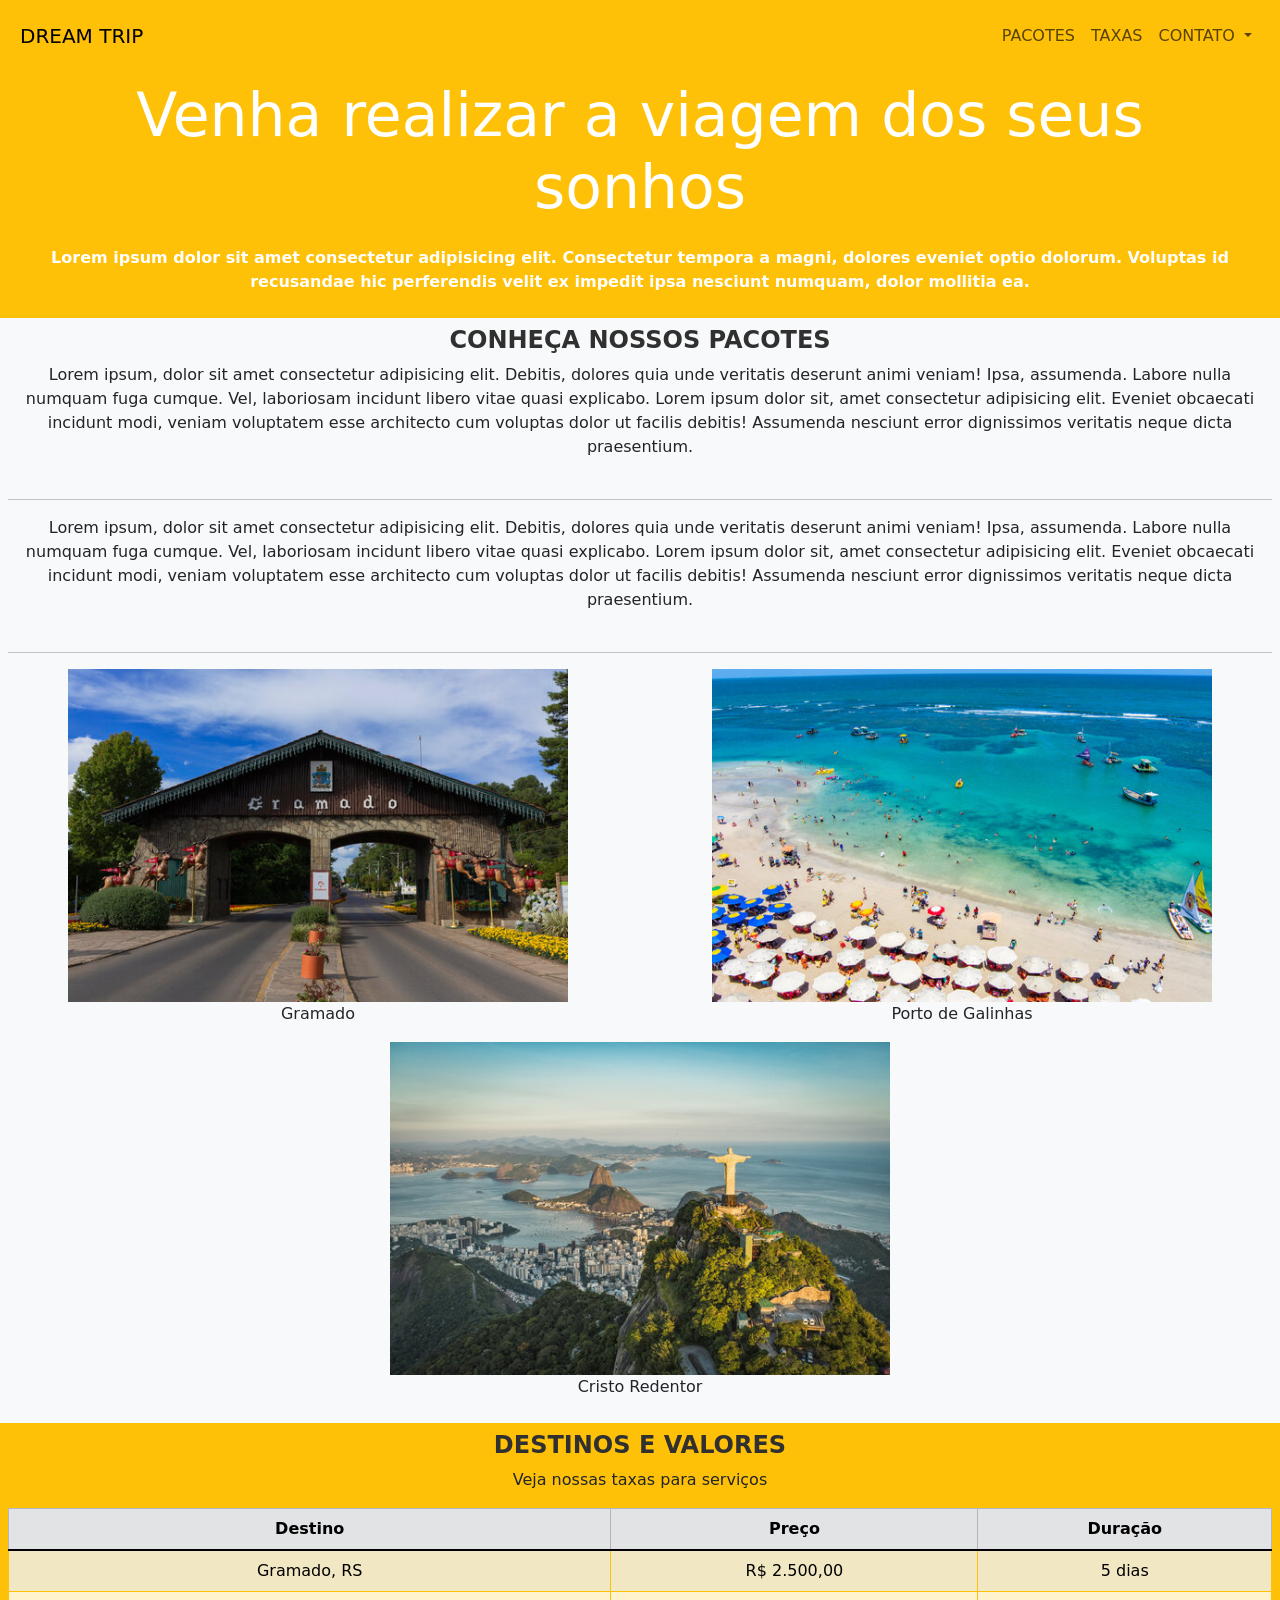
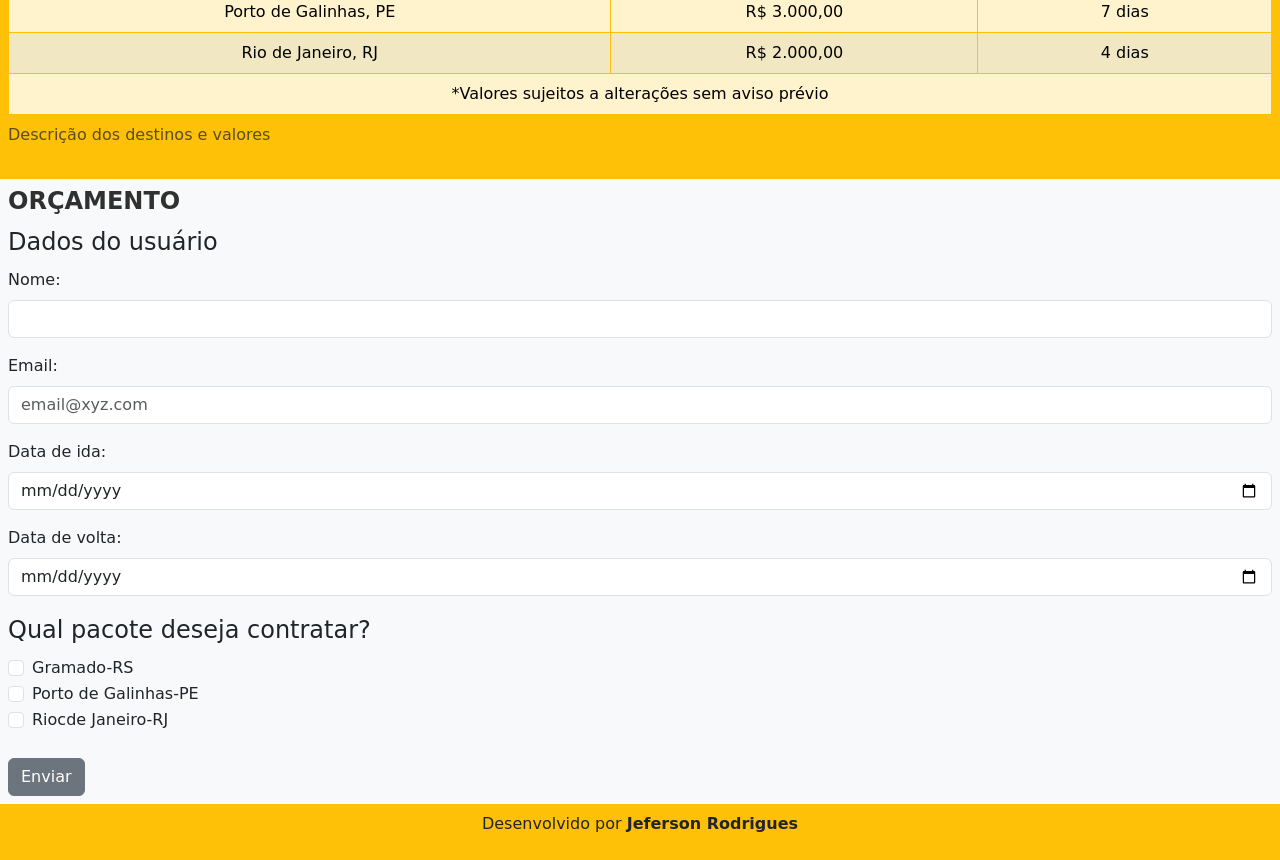
==== aula6-site(projeto)/index.html @ d8d5b75e "Estilizando tabelas Co-authored-by: Copilot <copilot@github.com>" ====
<!DOCTYPE html>
<html lang="pt-BR">

<head>
    <meta charset="UTF-8">
    <meta name="viewport" content="width=device-width, initial-scale=1.0">
    <title>Viagem dos sonhos</title>

    <link rel="stylesheet" href="https://cdn.jsdelivr.net/npm/bootstrap@5.3.8/dist/css/bootstrap.min.css">
    <link rel="stylesheet" href="./css/style.css">
</head>

<body>
    <header class="container-fluid p-2 bg-warning text-center">
        <nav class="navbar navbar-expand-lg bg-warning">
            <div class="container-fluid">
                <a class="navbar-brand" href="#">DREAM TRIP</a>
                <button class="navbar-toggler" type="button" data-bs-toggle="collapse"
                    data-bs-target="#navbarSupportedContent" aria-controls="navbarSupportedContent"
                    aria-expanded="false" aria-label="Toggle navigation">
                    <span class="navbar-toggler-icon"></span>
                </button>
                <div class="collapse navbar-collapse justify-content-end bg-warning" id="navbarSupportedContent">
                    <ul class="navbar-nav">
                        <li class="nav-item">
                            <a class="nav-link" aria-current="page" href="#">PACOTES</a>
                        </li>
                        <li class="nav-item">
                            <a class="nav-link" href="#">TAXAS</a>
                        </li>
                        <li class="nav-item dropdown">
                            <a class="nav-link dropdown-toggle" href="#" role="button" data-bs-toggle="dropdown"
                                aria-expanded="false">
                                CONTATO
                            </a>
                            <ul class="dropdown-menu">
                                <li><a class="dropdown-item" href="#">Action</a></li>
                                <li><a class="dropdown-item" href="#">Another action</a></li>
                                <li>
                                    <hr class="dropdown-divider">
                                </li>
                                <li><a class="dropdown-item" href="#">Something else here</a></li>
                            </ul>
                        </li>
                    </ul>
                </div>
            </div>
        </nav>
        <h1>Venha realizar a viagem dos seus sonhos</h1>
        <p>Lorem ipsum dolor sit amet consectetur adipisicing elit. Consectetur tempora a magni, dolores eveniet optio
            dolorum. Voluptas id recusandae hic perferendis velit ex impedit ipsa nesciunt numquam, dolor mollitia ea.
        </p>
    </header>

    <section class="container-fluid bg-light text-center p-2">
        <h2>Conheça nossos pacotes</h2>
        <p>
            Lorem ipsum, dolor sit amet consectetur adipisicing elit. Debitis, dolores quia unde veritatis deserunt
            animi
            veniam! Ipsa, assumenda. Labore nulla numquam fuga cumque. Vel, laboriosam incidunt libero vitae quasi
            explicabo. Lorem ipsum dolor sit, amet consectetur adipisicing elit. Eveniet obcaecati incidunt modi, veniam
            voluptatem esse architecto cum voluptas dolor ut facilis debitis! Assumenda nesciunt error dignissimos
            veritatis neque dicta praesentium.
            <br><br>
            <a href="https://www.lipsum.com/"></a>
            <hr>
        </p>
        <p>
            Lorem ipsum, dolor sit amet consectetur adipisicing elit. Debitis, dolores quia unde veritatis deserunt
            animi
            veniam! Ipsa, assumenda. Labore nulla numquam fuga cumque. Vel, laboriosam incidunt libero vitae quasi
            explicabo. Lorem ipsum dolor sit, amet consectetur adipisicing elit. Eveniet obcaecati incidunt modi, veniam
            voluptatem esse architecto cum voluptas dolor ut facilis debitis! Assumenda nesciunt error dignissimos
            veritatis neque dicta praesentium.
            <br><br>
            <a href="https://www.lipsum.com/"></a>
            <hr>
        </p>

        <div class="row">
            <figure class="col text-center">
                <img src="./img/nossosPacotes/gramadoRs.jpg" alt="Portal de Gramado, RS" width="500px">
                <figcaption>Gramado</figcaption>
                <!-- figcaption é a legenda da imagem, e deve ser usada para descrever a imagem, ou dar mais informações sobre ela. -->
            </figure>
            <figure class="col text-center">
                <img src="./img/nossosPacotes/portoDeGalinhasPe.jpg" alt="praia de Porto de Galinhas, PE" width="500px">
                <figcaption>Porto de Galinhas</figcaption>
            </figure>
            <figure class="col text-center">
                <img src="./img/nossosPacotes/rioDeJaneiroRj.jpg" alt="cristo redentor, Rio de Janeiro, RJ"
                    width="500px">
                <figcaption>Cristo Redentor</figcaption>
            </figure>
        </div>

    </section>

    <section class="container-fluid bg-warning text-center p-2">
        <h2>Destinos e valores</h2>
        <p>Veja nossas taxas para serviços</p>
        <table class="table table-warning table-striped table-hover table-bordered border-warning">
            <caption>Descrição dos destinos e valores</caption>
            <thead class="table-secondary"> <!-- thead é a parte do cabeçalho da tabela, onde ficam os títulos das colunas. -->
                <tr> <!-- thead é a parte do cabeçalho da tabela, onde ficam os títulos das colunas. -->
                    <th>Destino</th>
                    <th>Preço</th>
                    <th>Duração</th>
                </tr>
            </thead>
            <tbody class="table-group-divider"> <!-- tbody é a parte do corpo da tabela, onde ficam os dados da tabela. -->
                <tr> <!-- tr é a linha da tabela, onde ficam os dados de cada linha. -->
                    <td>Gramado, RS</td> <!-- td é a célula da tabela, onde ficam os dados de cada coluna. -->
                    <td>R$ 2.500,00</td>
                    <td>5 dias</td>
                </tr>
                <tr>
                    <td>Porto de Galinhas, PE</td>
                    <td>R$ 3.000,00</td>
                    <td>7 dias</td>
                </tr>
                <tr>
                    <td>Rio de Janeiro, RJ</td>
                    <td>R$ 2.000,00</td>
                    <td>4 dias</td>
                </tr>
            </tbody>
            <tfoot>
                <tr>
                    <td colspan="3">*Valores sujeitos a alterações sem aviso prévio</td>
                    <!-- colspan é o atributo que define quantas colunas a célula deve ocupar. -->
                </tr>
            </tfoot>
        </table>
    </section>
    <section class="container-fluid bg-light p-2">
        <h2 class="text-c">Orçamento</h2>
        <form action="" method="get">

            <fieldset>
                <legend>Dados do usuário</legend>
                <div class="mb-3">
                    <label class="form-label" for="nome">Nome:</label>
                    <!-- label é o elemento que define o rótulo de um campo de formulário, e for é o atributo que define a qual campo o rótulo se refere. -->
                    <input type="text" class="form-control" id="nome" name="nome">
                </div>
                <div class="mb-3">
                    <label class="form-label" for="email">Email:</label>
                    <input type="email" class="form-control" id="email" name="email" placeholder="email@xyz.com"
                        required>
                </div>
                <div class="mb-3">
                    <label class="form-label" for="dataDeIda">Data de ida:</label>
                    <input type="date" class="form-control" id="dataIda" name="dataDeIda" required>
                </div>
                <div class="mb-3">
                    <label class="form-label" for="dataDeVolta">Data de volta:</label>
                    <input type="date" class="form-control" id="dataVolta" name="dataDeVolta" required>
                </div>
            </fieldset>

            <fieldset>
                <!-- fieldset é o elemento que agrupa os elementos de um formulário, e legend é a legenda do fieldset, que deve ser usada para descrever o grupo de elementos. -->
                <legend for="">Qual pacote deseja contratar?</legend>
                <div class="form-check">
                    <input type="checkbox" class="form-check-input" name="passagens" id="gramadoRs" value="Gramado-RS">
                    <label class="form-check-label" for="gramadoRs">
                        Gramado-RS
                    </label>
                </div>
                <div class="form-check">
                    <input type="checkbox" class="form-check-input" name="passagens" id="portoDeGalinhasPe"
                        value="Porto de Galinhas-PE">
                    <label class="form-check-label" for="portoDeGalinhasPe">
                        Porto de Galinhas-PE
                    </label>
                </div>
                <div class="form-check">
                    <input type="checkbox" class="form-check-input" name="passagens" id="rioDeJaneiroRj"
                        value="Rio de Janeiro-RJ">
                    <label class="form-check-label" for="rioDeJaneiroRj">
                        Riocde Janeiro-RJ
                    </label>
                </div>
            </fieldset>
            <br>
            <button class="btn btn-secondary">Enviar</button>
        </form>
    </section>

    <footer class="container-fluid bg-warning text-center p-2">
        <p>Desenvolvido por <strong>Jeferson Rodrigues</strong></p>
    </footer>

    <script src="https://cdn.jsdelivr.net/npm/bootstrap@5.3.8/dist/js/bootstrap.bundle.min.js"></script>
</body>

</html>
---- aula6-site(projeto)/css/style.css ----
/* * {
    margin: 0;
    padding: 0;
    font-family: 'Times New Roman', Times, serif;
    font-size: 22px;
} */

header p {
    color: #ffffff;
    font-weight: 600;
}

h1 {
    font-size: 60px;
    color: #303030;
    padding: 15px;
    color: white;
    text-align: center;
}

h2 {
    font-size: 24px;
    font-weight: 600;
    text-transform: uppercase;
    color: #303030;
}
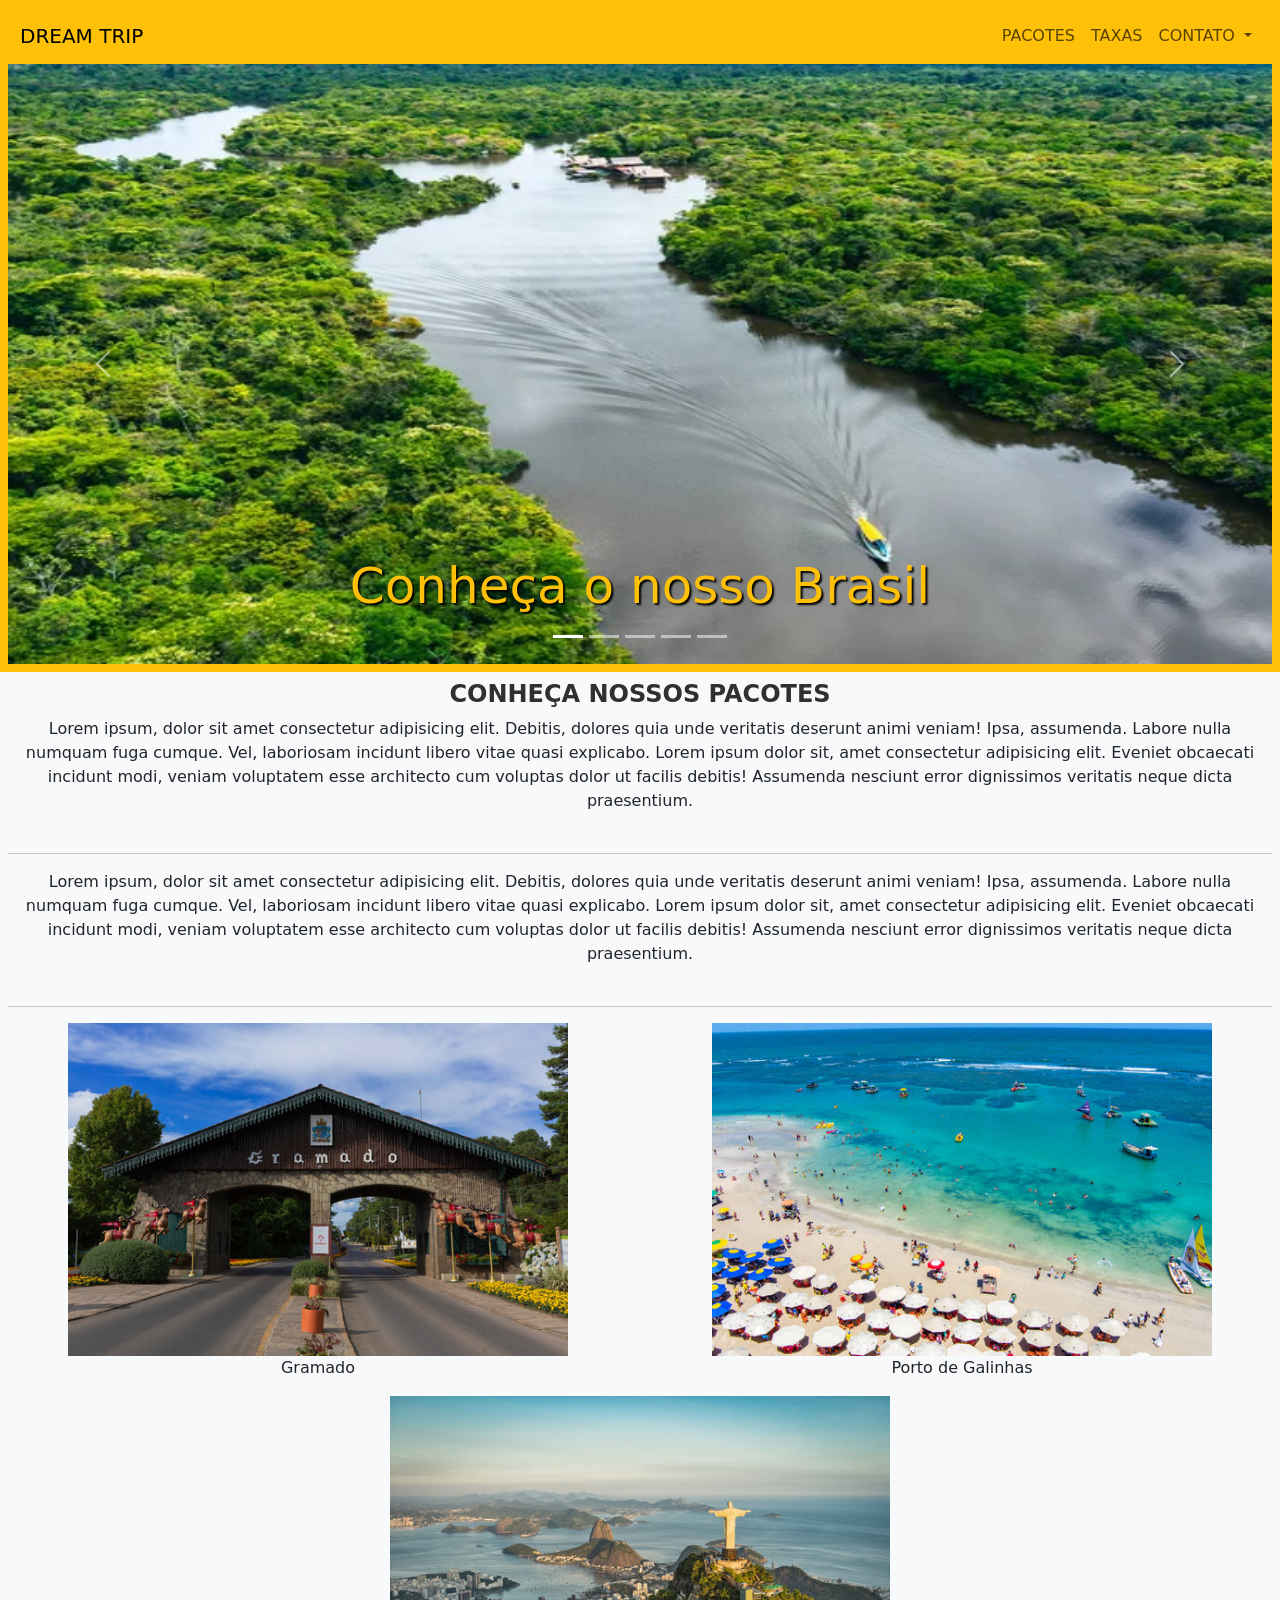
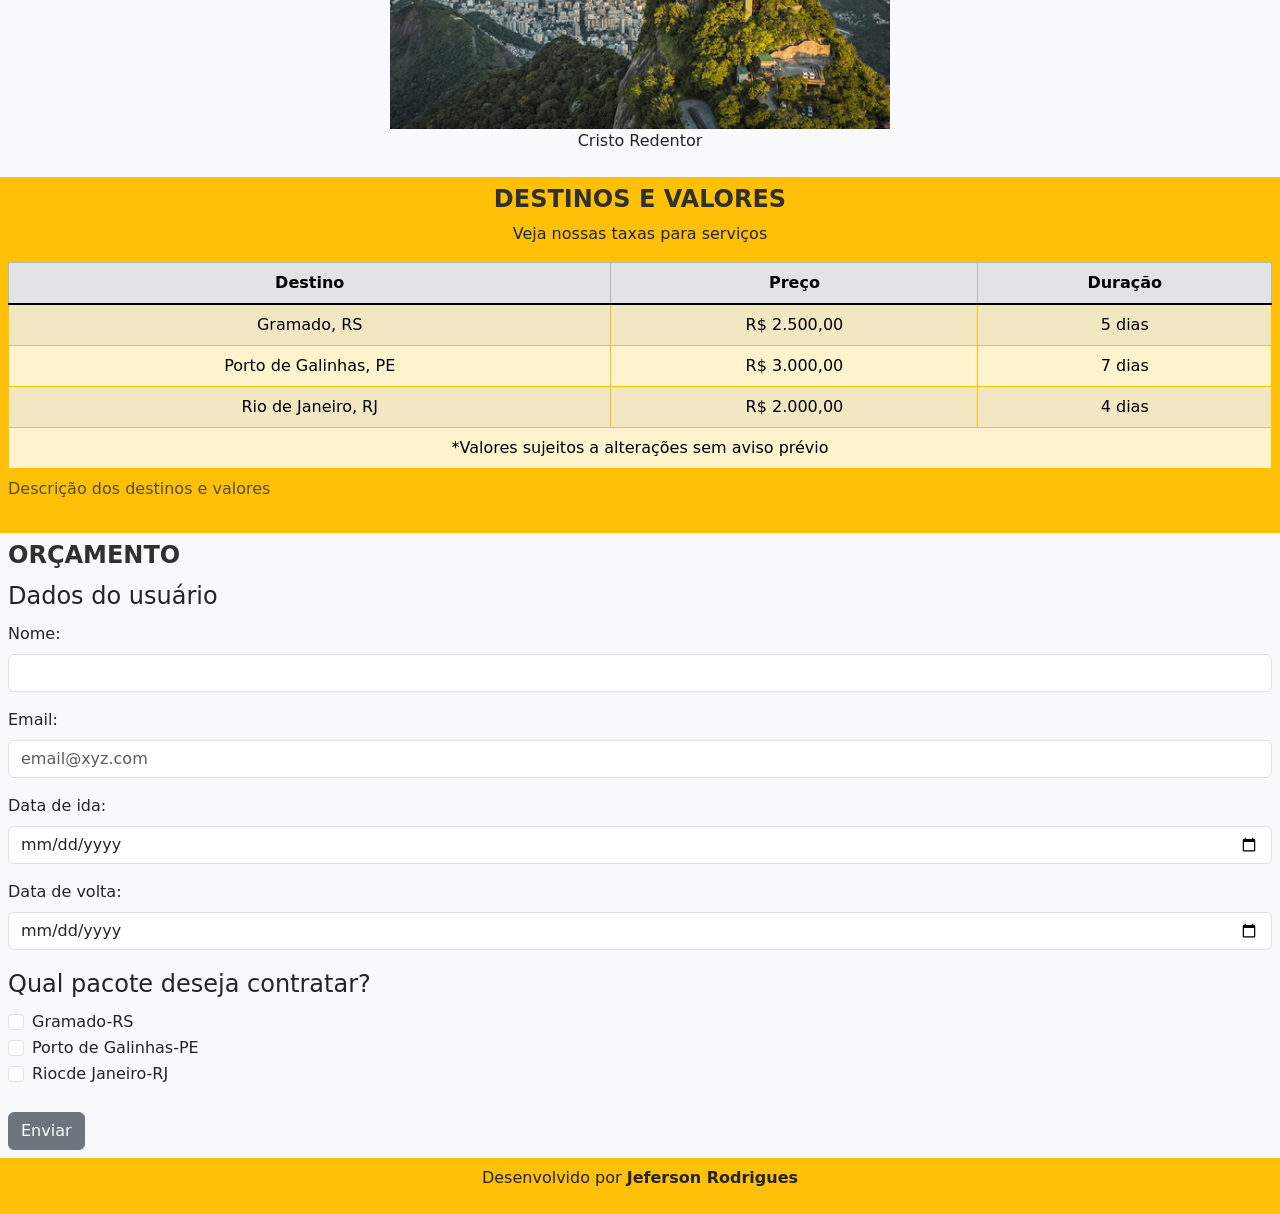
==== commit 7cfba4f7: "Carousel Co-authored-by: Copilot <copilot@github.com>" ====
--- a/aula6-site(projeto)/index.html
+++ b/aula6-site(projeto)/index.html
@@ -12,6 +12,7 @@
 
 <body>
     <header class="container-fluid p-2 bg-warning text-center">
+
         <nav class="navbar navbar-expand-lg bg-warning">
             <div class="container-fluid">
                 <a class="navbar-brand" href="#">DREAM TRIP</a>
@@ -46,10 +47,69 @@
                 </div>
             </div>
         </nav>
-        <h1>Venha realizar a viagem dos seus sonhos</h1>
-        <p>Lorem ipsum dolor sit amet consectetur adipisicing elit. Consectetur tempora a magni, dolores eveniet optio
-            dolorum. Voluptas id recusandae hic perferendis velit ex impedit ipsa nesciunt numquam, dolor mollitia ea.
-        </p>
+
+        <div id="carouselExampleCaptions" class="carousel slide">
+            <div class="carousel-indicators">
+                <button type="button" data-bs-target="#carouselExampleCaptions" data-bs-slide-to="0" class="active"
+                    aria-current="true" aria-label="Slide 1">
+                </button>
+                <button type="button" data-bs-target="#carouselExampleCaptions" data-bs-slide-to="1"
+                    aria-label="Slide 2">
+                </button>
+                <button type="button" data-bs-target="#carouselExampleCaptions" data-bs-slide-to="2"
+                    aria-label="Slide 3">
+                </button>
+                <button type="button" data-bs-target="#carouselExampleCaptions" data-bs-slide-to="3"
+                    aria-label="Slide 4">
+                </button>
+                <button type="button" data-bs-target="#carouselExampleCaptions" data-bs-slide-to="4"
+                    aria-label="Slide 5">
+                </button>
+            </div>
+            <div class="carousel-inner">
+                <div class="carousel-item active">
+                    <img src="./img/carrossel/amazonas.jpg" class="d-block w-100" alt="..." whidth="500px" height="600px">
+                    <div class="carousel-caption d-none d-md-block">
+                        <h5>Conheça o nosso Brasil</h5>
+                    </div>
+                </div>
+                <div class="carousel-item">
+                    <img src="./img/carrossel/angra.jpg" class="d-block w-100" alt="..." whidth="500px" height="600px">
+                    <div class="carousel-caption d-none d-md-block">
+                        <h5>Entre mares e montanhas</h5>
+                    </div>
+                </div>
+                <div class="carousel-item">
+                    <img src="./img/carrossel/cataratas-do-iguacu.jpg" class="d-block w-100" alt="..." whidth="500px" height="600px">
+                    <div class="carousel-caption d-none d-md-block">
+                        <h5>De norte a Sul</h5>
+                    </div>
+                </div>
+                <div class="carousel-item">
+                    <img src="./img/carrossel/chapadadosGuimaraes.jpg" class="d-block w-100" alt="..." whidth="500px" height="600px">
+                    <div class="carousel-caption d-none d-md-block">
+                        <h5>Viva grandes aventuras</h5>
+                    </div>
+                </div>
+                <div class="carousel-item">
+                    <img src="./img/carrossel/nordeste.jpg" class="d-block w-100" alt="..." whidth="500px" height="600px">
+                    <div class="carousel-caption d-none d-md-block">
+                        <h5>Venha conhecer as praias nordestinas</h5>
+                    </div>
+                </div>
+            </div>
+            <button class="carousel-control-prev" type="button" data-bs-target="#carouselExampleCaptions"
+                data-bs-slide="prev">
+                <span class="carousel-control-prev-icon" aria-hidden="true"></span>
+                <span class="visually-hidden">Previous</span>
+            </button>
+            <button class="carousel-control-next" type="button" data-bs-target="#carouselExampleCaptions"
+                data-bs-slide="next">
+                <span class="carousel-control-next-icon" aria-hidden="true"></span>
+                <span class="visually-hidden">Next</span>
+            </button>
+        </div>
+
     </header>
 
     <section class="container-fluid bg-light text-center p-2">
@@ -101,14 +161,16 @@
         <p>Veja nossas taxas para serviços</p>
         <table class="table table-warning table-striped table-hover table-bordered border-warning">
             <caption>Descrição dos destinos e valores</caption>
-            <thead class="table-secondary"> <!-- thead é a parte do cabeçalho da tabela, onde ficam os títulos das colunas. -->
+            <thead class="table-secondary">
+                <!-- thead é a parte do cabeçalho da tabela, onde ficam os títulos das colunas. -->
                 <tr> <!-- thead é a parte do cabeçalho da tabela, onde ficam os títulos das colunas. -->
                     <th>Destino</th>
                     <th>Preço</th>
                     <th>Duração</th>
                 </tr>
             </thead>
-            <tbody class="table-group-divider"> <!-- tbody é a parte do corpo da tabela, onde ficam os dados da tabela. -->
+            <tbody class="table-group-divider">
+                <!-- tbody é a parte do corpo da tabela, onde ficam os dados da tabela. -->
                 <tr> <!-- tr é a linha da tabela, onde ficam os dados de cada linha. -->
                     <td>Gramado, RS</td> <!-- td é a célula da tabela, onde ficam os dados de cada coluna. -->
                     <td>R$ 2.500,00</td>
--- a/aula6-site(projeto)/css/style.css
+++ b/aula6-site(projeto)/css/style.css
@@ -23,4 +23,10 @@
     font-weight: 600;
     text-transform: uppercase;
     color: #303030;
+}
+
+.carousel-caption h5 {
+    font-size: 50px;
+    color: #ffc107;
+    text-shadow: 2px 2px 2px black;
 }
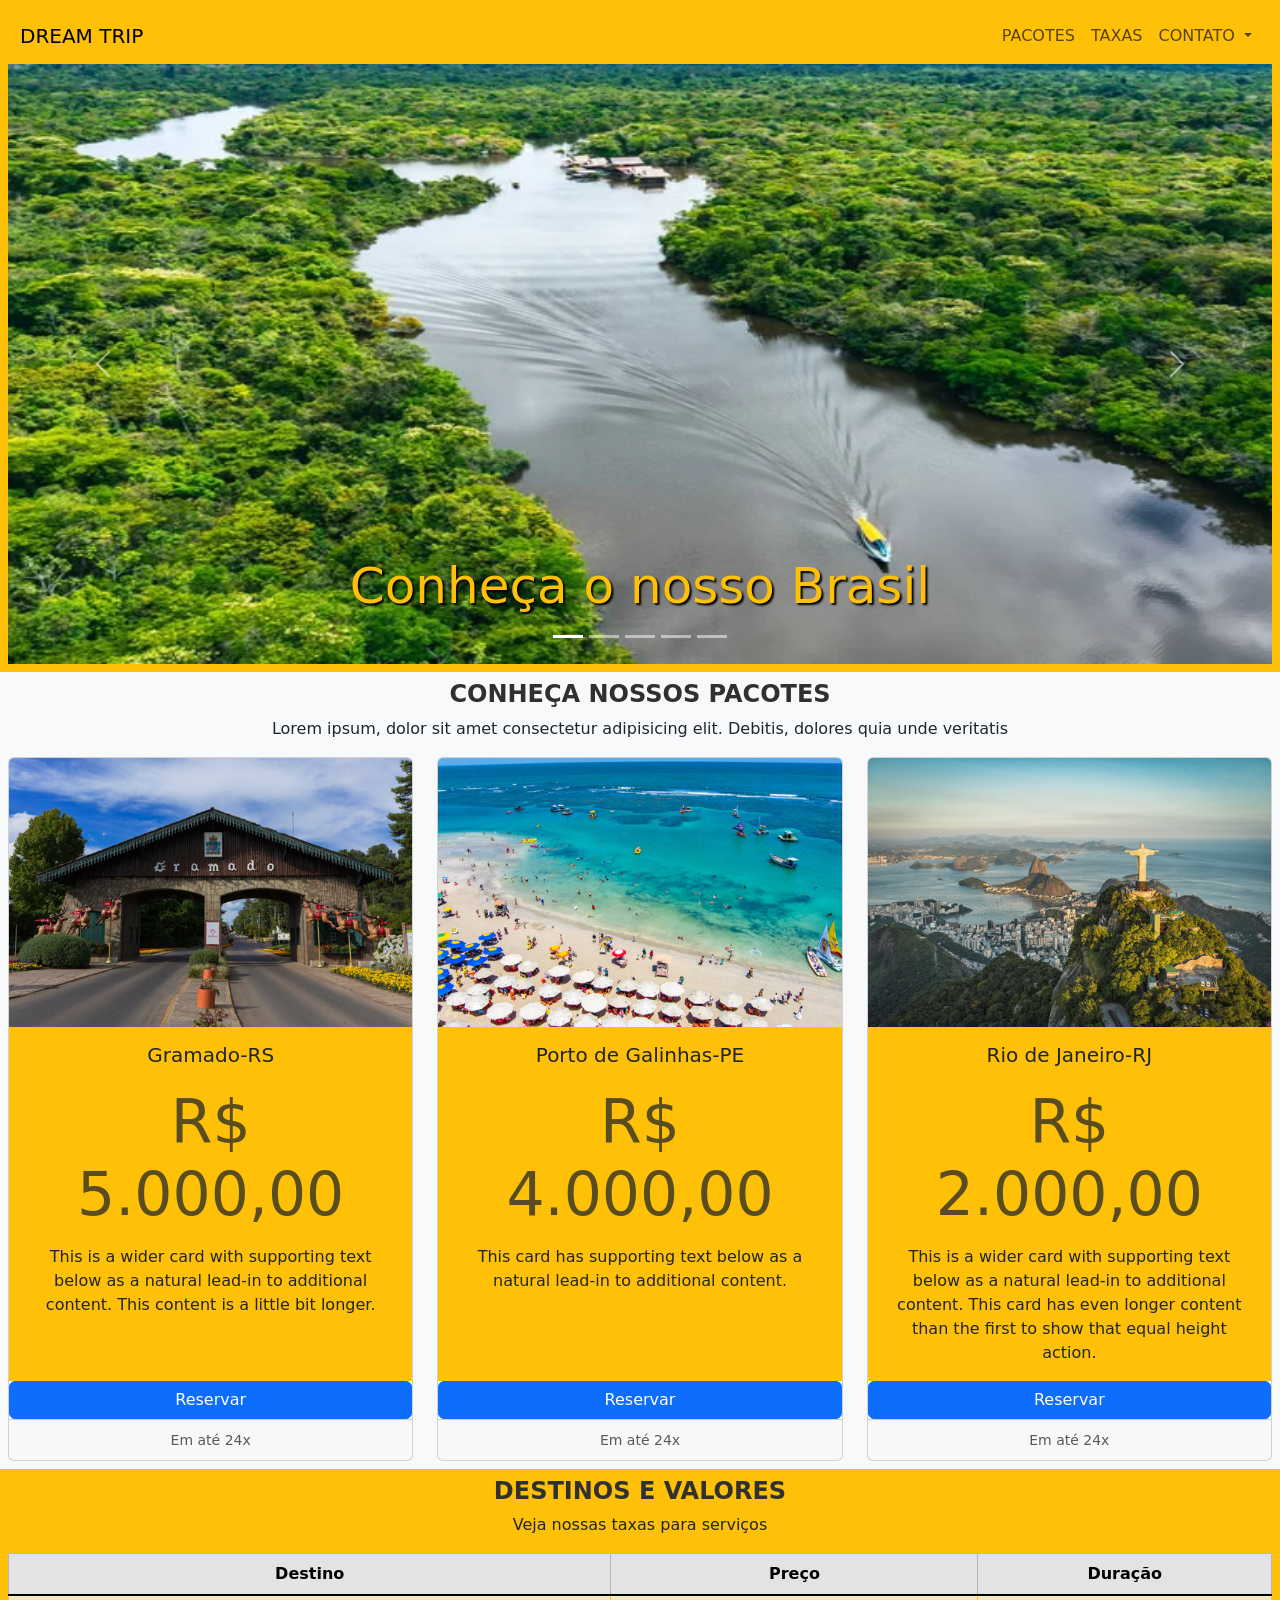
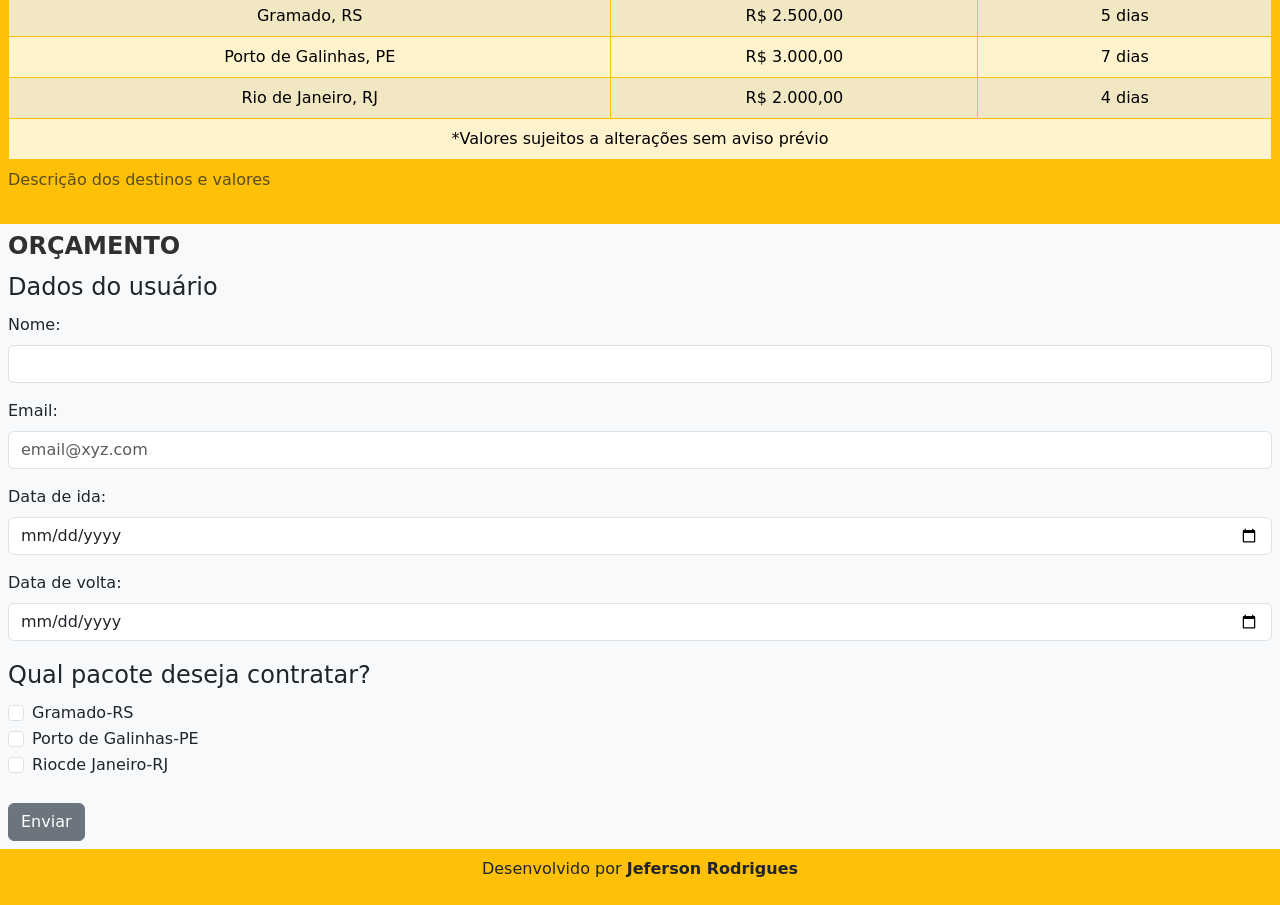
==== commit 9a2f02dd: "Cards - Bootstrap Co-authored-by: Copilot <copilot@github.com>" ====
--- a/aula6-site(projeto)/index.html
+++ b/aula6-site(projeto)/index.html
@@ -68,7 +68,8 @@
             </div>
             <div class="carousel-inner">
                 <div class="carousel-item active">
-                    <img src="./img/carrossel/amazonas.jpg" class="d-block w-100" alt="..." whidth="500px" height="600px">
+                    <img src="./img/carrossel/amazonas.jpg" class="d-block w-100" alt="..." whidth="500px"
+                        height="600px">
                     <div class="carousel-caption d-none d-md-block">
                         <h5>Conheça o nosso Brasil</h5>
                     </div>
@@ -80,19 +81,22 @@
                     </div>
                 </div>
                 <div class="carousel-item">
-                    <img src="./img/carrossel/cataratas-do-iguacu.jpg" class="d-block w-100" alt="..." whidth="500px" height="600px">
+                    <img src="./img/carrossel/cataratas-do-iguacu.jpg" class="d-block w-100" alt="..." whidth="500px"
+                        height="600px">
                     <div class="carousel-caption d-none d-md-block">
                         <h5>De norte a Sul</h5>
                     </div>
                 </div>
                 <div class="carousel-item">
-                    <img src="./img/carrossel/chapadadosGuimaraes.jpg" class="d-block w-100" alt="..." whidth="500px" height="600px">
+                    <img src="./img/carrossel/chapadadosGuimaraes.jpg" class="d-block w-100" alt="..." whidth="500px"
+                        height="600px">
                     <div class="carousel-caption d-none d-md-block">
                         <h5>Viva grandes aventuras</h5>
                     </div>
                 </div>
                 <div class="carousel-item">
-                    <img src="./img/carrossel/nordeste.jpg" class="d-block w-100" alt="..." whidth="500px" height="600px">
+                    <img src="./img/carrossel/nordeste.jpg" class="d-block w-100" alt="..." whidth="500px"
+                        height="600px">
                     <div class="carousel-caption d-none d-md-block">
                         <h5>Venha conhecer as praias nordestinas</h5>
                     </div>
@@ -114,46 +118,57 @@
 
     <section class="container-fluid bg-light text-center p-2">
         <h2>Conheça nossos pacotes</h2>
-        <p>
-            Lorem ipsum, dolor sit amet consectetur adipisicing elit. Debitis, dolores quia unde veritatis deserunt
-            animi
-            veniam! Ipsa, assumenda. Labore nulla numquam fuga cumque. Vel, laboriosam incidunt libero vitae quasi
-            explicabo. Lorem ipsum dolor sit, amet consectetur adipisicing elit. Eveniet obcaecati incidunt modi, veniam
-            voluptatem esse architecto cum voluptas dolor ut facilis debitis! Assumenda nesciunt error dignissimos
-            veritatis neque dicta praesentium.
-            <br><br>
-            <a href="https://www.lipsum.com/"></a>
-            <hr>
-        </p>
-        <p>
-            Lorem ipsum, dolor sit amet consectetur adipisicing elit. Debitis, dolores quia unde veritatis deserunt
-            animi
-            veniam! Ipsa, assumenda. Labore nulla numquam fuga cumque. Vel, laboriosam incidunt libero vitae quasi
-            explicabo. Lorem ipsum dolor sit, amet consectetur adipisicing elit. Eveniet obcaecati incidunt modi, veniam
-            voluptatem esse architecto cum voluptas dolor ut facilis debitis! Assumenda nesciunt error dignissimos
-            veritatis neque dicta praesentium.
-            <br><br>
-            <a href="https://www.lipsum.com/"></a>
-            <hr>
-        </p>
-
-        <div class="row">
-            <figure class="col text-center">
-                <img src="./img/nossosPacotes/gramadoRs.jpg" alt="Portal de Gramado, RS" width="500px">
-                <figcaption>Gramado</figcaption>
-                <!-- figcaption é a legenda da imagem, e deve ser usada para descrever a imagem, ou dar mais informações sobre ela. -->
-            </figure>
-            <figure class="col text-center">
-                <img src="./img/nossosPacotes/portoDeGalinhasPe.jpg" alt="praia de Porto de Galinhas, PE" width="500px">
-                <figcaption>Porto de Galinhas</figcaption>
-            </figure>
-            <figure class="col text-center">
-                <img src="./img/nossosPacotes/rioDeJaneiroRj.jpg" alt="cristo redentor, Rio de Janeiro, RJ"
-                    width="500px">
-                <figcaption>Cristo Redentor</figcaption>
-            </figure>
+        <p>Lorem ipsum, dolor sit amet consectetur adipisicing elit. Debitis, dolores quia unde veritatis</p>
+        <div class="row row-cols-1 row-cols-md-3 g-4">
+            <div class="col">
+                <div class="card h-100">
+                    <img class="card-img-top" src="./img/nossosPacotes/gramadoRs.jpg" alt="...">
+                    <div class="card-body bg-warning">
+                        <h5 class="card-title">Gramado-RS</h5>
+                        <h1 class="card-subtitle text-muted">R$ 5.000,00</h1>
+                        <p class="card-text">This is a wider card with supporting text below as a natural lead-in to
+                            additional content. This content is a little bit longer.</p>
+                    </div>
+                    <a href="#" class="btn btn-primary">Reservar</a>
+                    <div class="card-footer">
+                        <small class="text-muted">Em até 24x</small>
+                    </div>
+                </div>
+            </div>
+
+            <div class="col">
+                <div class="card h-100">
+                    <img class="card-img-top" src="./img/nossosPacotes/portoDeGalinhasPe.jpg" alt="...">
+                    <div class="card-body bg-warning">
+                        <h5 class="card-title">Porto de Galinhas-PE</h5>
+                        <h1 class="card-subtitle text-muted">R$ 4.000,00</h1>
+                        <p class="card-text">This card has supporting text below as a natural lead-in to additional
+                            content.</p>
+                    </div>
+                    <a href="#" class="btn btn-primary">Reservar</a>
+                    <div class="card-footer">
+                        <small class="text-muted">Em até 24x</small>
+                    </div>
+                </div>
+            </div>
+
+            <div class="col">
+                <div class="card h-100">
+                    <img class="card-img-top" src="./img/nossosPacotes/rioDeJaneiroRj.jpg" alt="...">
+                    <div class="card-body bg-warning">
+                        <h5 class="card-title">Rio de Janeiro-RJ</h5>
+                        <h1 class="card-subtitle text-muted">R$ 2.000,00</h1>
+                        <p class="card-text">This is a wider card with supporting text below as a natural lead-in to
+                            additional content. This card has even longer content than the first to show that equal
+                            height action.</p>
+                    </div>
+                    <a href="#" class="btn btn-primary">Reservar</a>
+                    <div class="card-footer">
+                        <small class="text-muted">Em até 24x</small>
+                    </div>
+                </div>
+            </div>
         </div>
-
     </section>
 
     <section class="container-fluid bg-warning text-center p-2">
--- a/aula6-site(projeto)/css/style.css
+++ b/aula6-site(projeto)/css/style.css
@@ -1,9 +1,9 @@
-/* * {
+* {
     margin: 0;
-    padding: 0;
+    /*padding: 0;
     font-family: 'Times New Roman', Times, serif;
-    font-size: 22px;
-} */
+    font-size: 22px;*/
+} 
 
 header p {
     color: #ffffff;
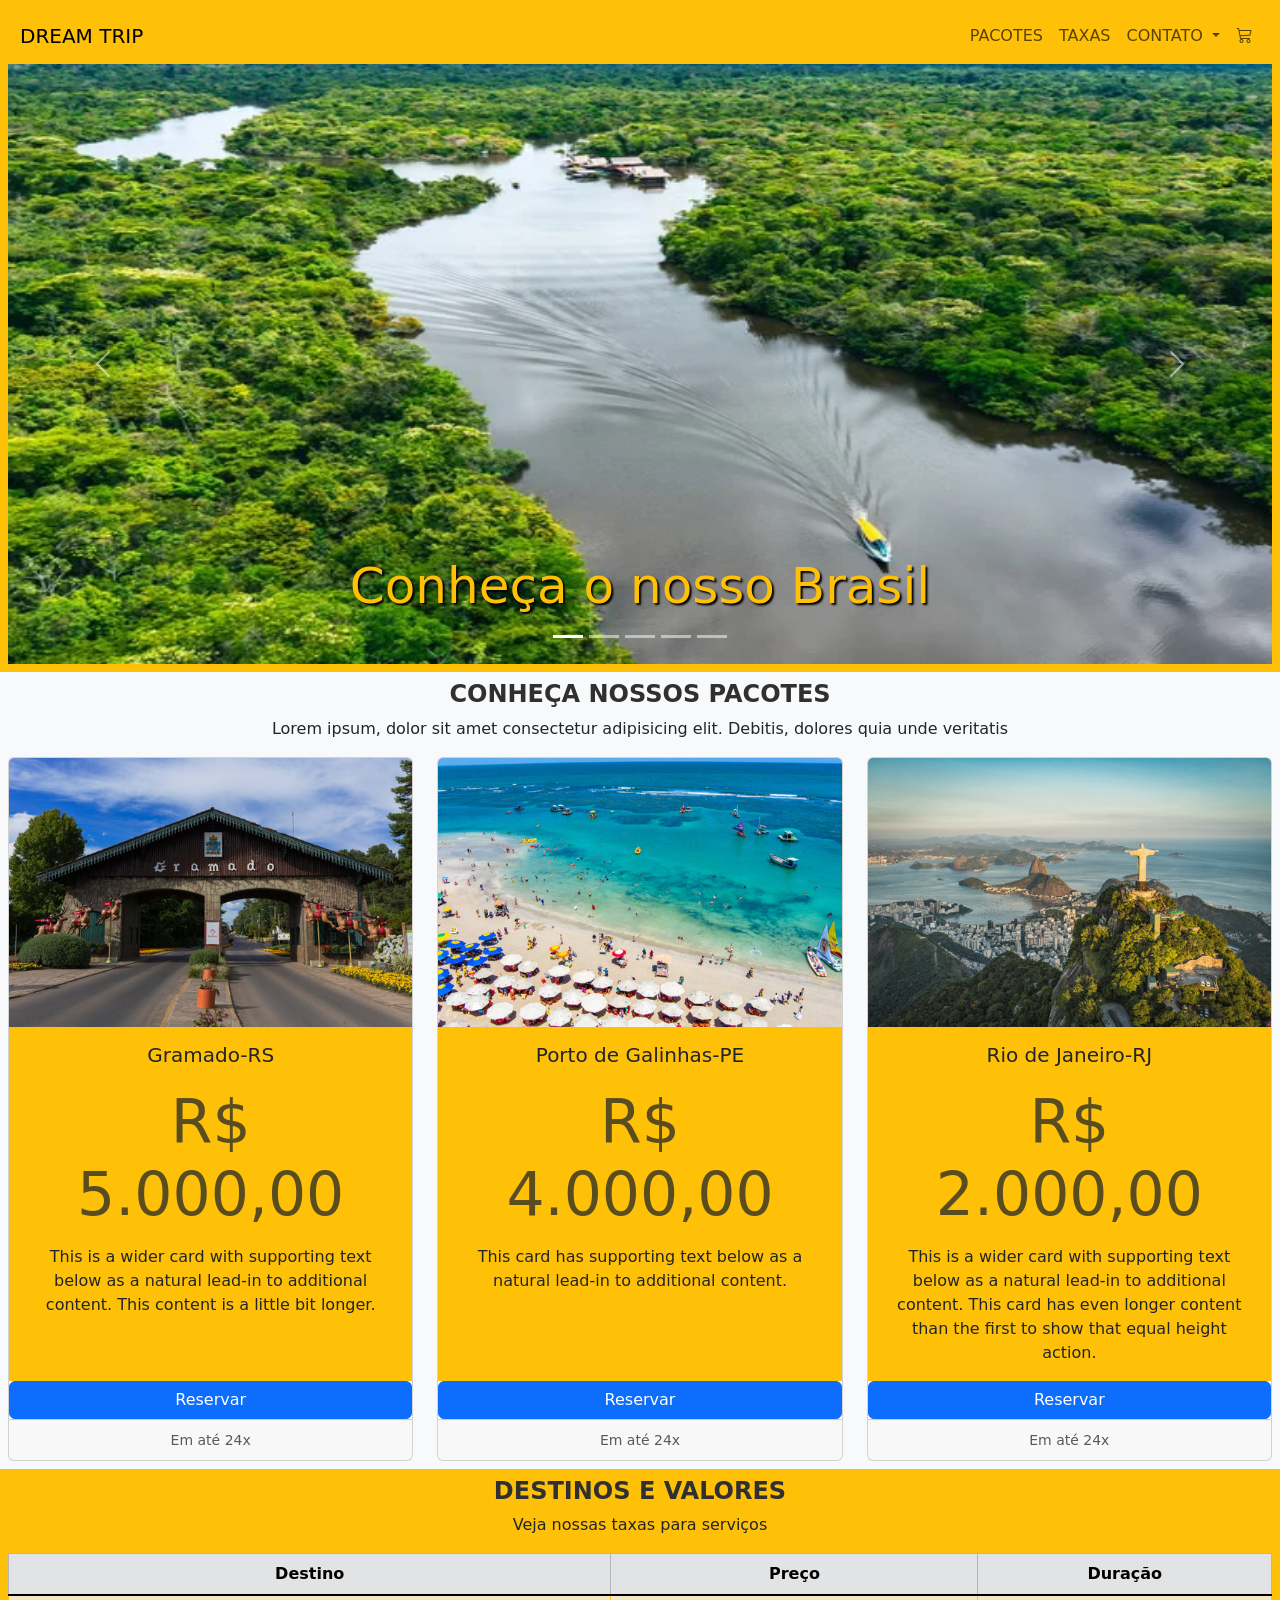
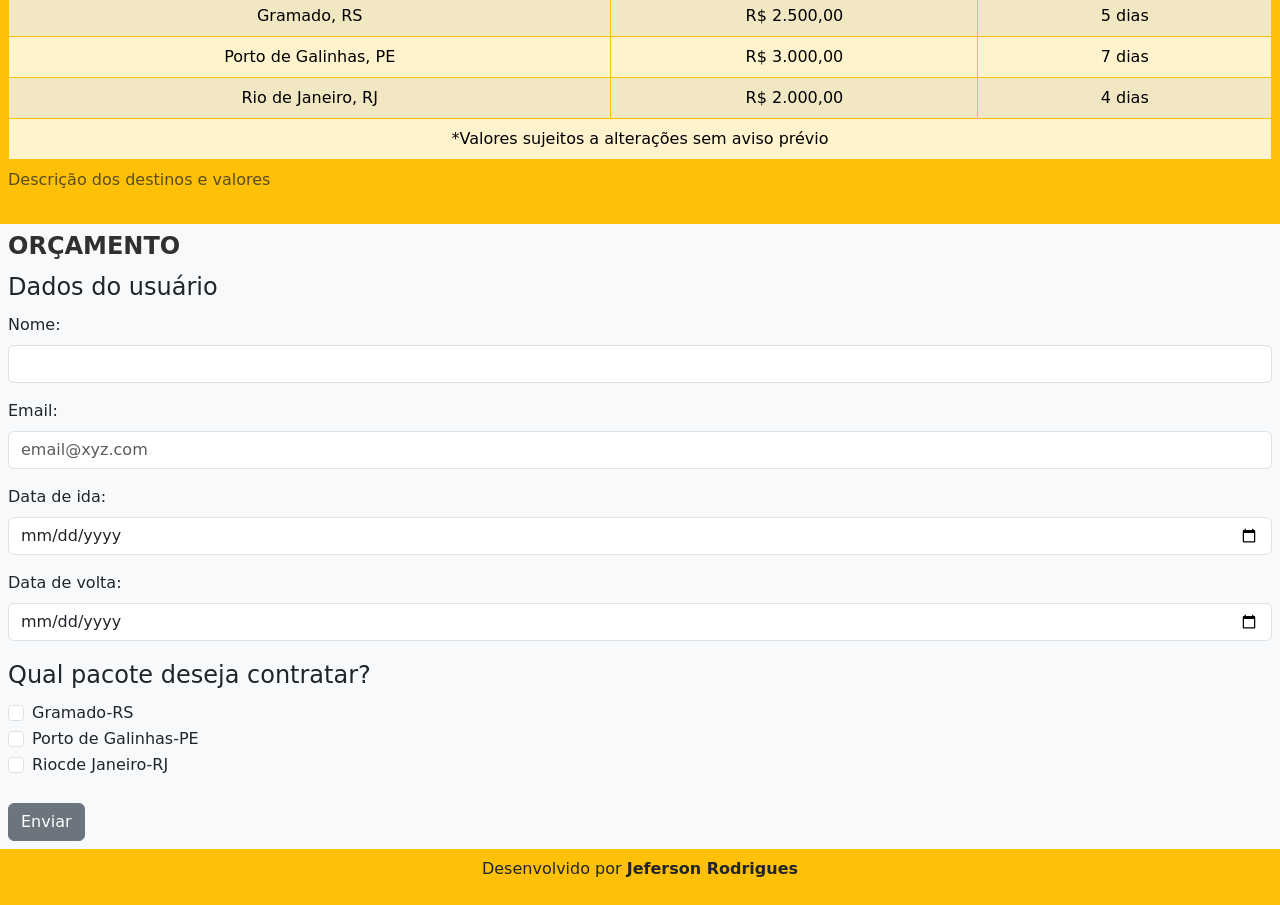
==== commit d39af591: "Modelos templates Co-authored-by: Copilot <copilot@github.com>" ====
--- a/aula6-site(projeto)/index.html
+++ b/aula6-site(projeto)/index.html
@@ -7,6 +7,7 @@
     <title>Viagem dos sonhos</title>
 
     <link rel="stylesheet" href="https://cdn.jsdelivr.net/npm/bootstrap@5.3.8/dist/css/bootstrap.min.css">
+    <link rel="stylesheet" href="https://cdn.jsdelivr.net/npm/bootstrap-icons@1.13.1/font/bootstrap-icons.min.css">
     <link rel="stylesheet" href="./css/style.css">
 </head>
 
@@ -43,12 +44,15 @@
                                 <li><a class="dropdown-item" href="#">Something else here</a></li>
                             </ul>
                         </li>
+                        <li class="nav-item">
+                            <a class="nav-link" href="#"><i class="bi bi-cart3"></i></a>
+                        </li>
                     </ul>
                 </div>
             </div>
         </nav>
 
-        <div id="carouselExampleCaptions" class="carousel slide">
+        <div id="carouselExampleCaptions" class="carousel slide" data-bs-ride="false">
             <div class="carousel-indicators">
                 <button type="button" data-bs-target="#carouselExampleCaptions" data-bs-slide-to="0" class="active"
                     aria-current="true" aria-label="Slide 1">
@@ -129,7 +133,8 @@
                         <p class="card-text">This is a wider card with supporting text below as a natural lead-in to
                             additional content. This content is a little bit longer.</p>
                     </div>
-                    <a href="#" class="btn btn-primary">Reservar</a>
+                    <a href="#" class="btn btn-primary" data-bs-toggle="modal"
+                        data-bs-target="#exampleModal">Reservar</a>
                     <div class="card-footer">
                         <small class="text-muted">Em até 24x</small>
                     </div>
@@ -145,7 +150,8 @@
                         <p class="card-text">This card has supporting text below as a natural lead-in to additional
                             content.</p>
                     </div>
-                    <a href="#" class="btn btn-primary">Reservar</a>
+                    <a href="#" class="btn btn-primary" data-bs-toggle="modal"
+                        data-bs-target="#exampleModal">Reservar</a>
                     <div class="card-footer">
                         <small class="text-muted">Em até 24x</small>
                     </div>
@@ -162,7 +168,8 @@
                             additional content. This card has even longer content than the first to show that equal
                             height action.</p>
                     </div>
-                    <a href="#" class="btn btn-primary">Reservar</a>
+                    <a href="#" class="btn btn-primary" data-bs-toggle="modal"
+                        data-bs-target="#exampleModal">Reservar</a>
                     <div class="card-footer">
                         <small class="text-muted">Em até 24x</small>
                     </div>
@@ -272,4 +279,24 @@
     <script src="https://cdn.jsdelivr.net/npm/bootstrap@5.3.8/dist/js/bootstrap.bundle.min.js"></script>
 </body>
 
+<!-- Modal -->
+<div class="modal fade" id="exampleModal" tabindex="-1" role="dialog" aria-labelledby="exampleModalLabel"
+    aria-hidden="true">
+    <div class="modal-dialog" role="document">
+        <div class="modal-content">
+            <div class="modal-header">
+                <h5 class="modal-title" id="exampleModalLabel">Suas compras</h5>
+                <button type="button" class="btn-close" data-bs-dismiss="modal" aria-label="Close"></button>
+            </div>
+            <div class="modal-body">
+                Produto adicionado ao carrinho!
+            </div>
+            <div class="modal-footer">
+                <button type="button" class="btn btn-primary" data-bs-dismiss="modal">Continuar comprando</button>
+                <a href="checkout.html" type="button" class="btn btn-success">Finalizar Compra</a> //aqui tem um link para a página de checkout, onde o usuário pode finalizar a compra.
+            </div>
+        </div>
+    </div>
+</div>
+
 </html>
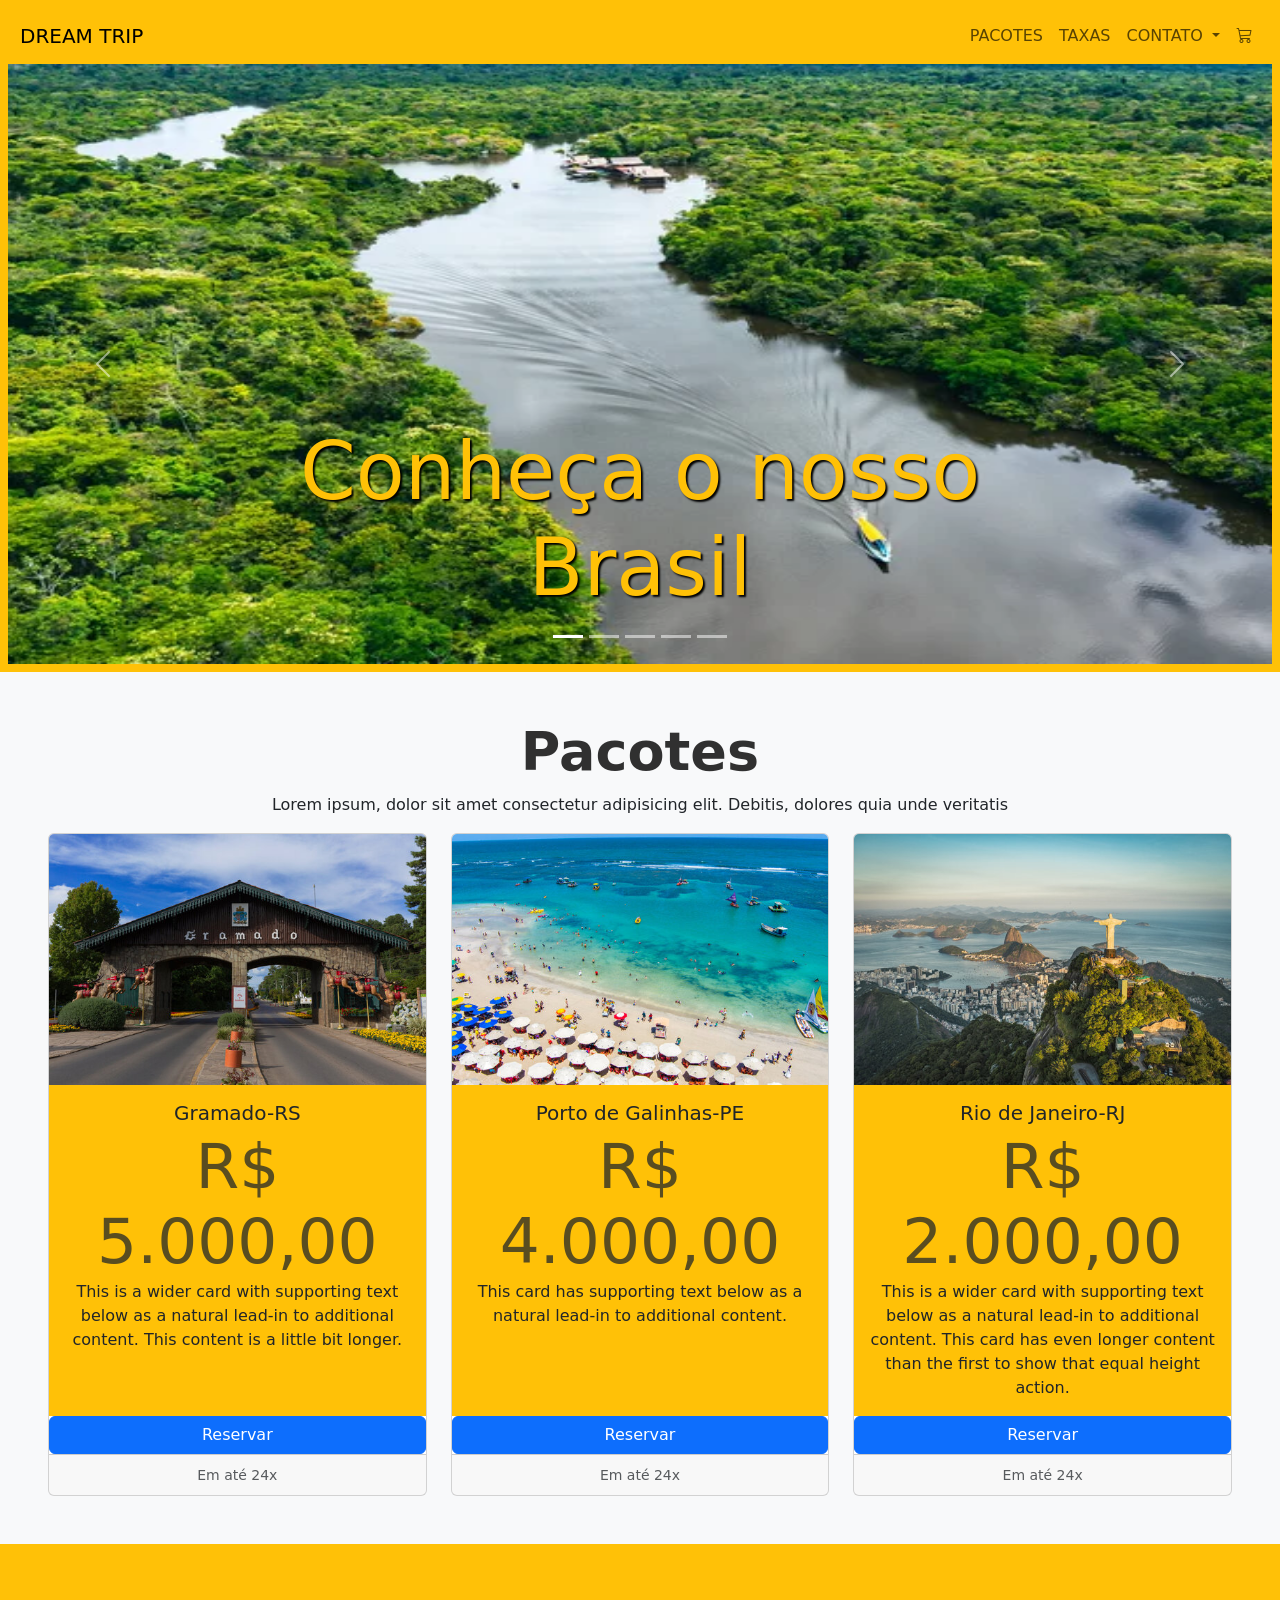
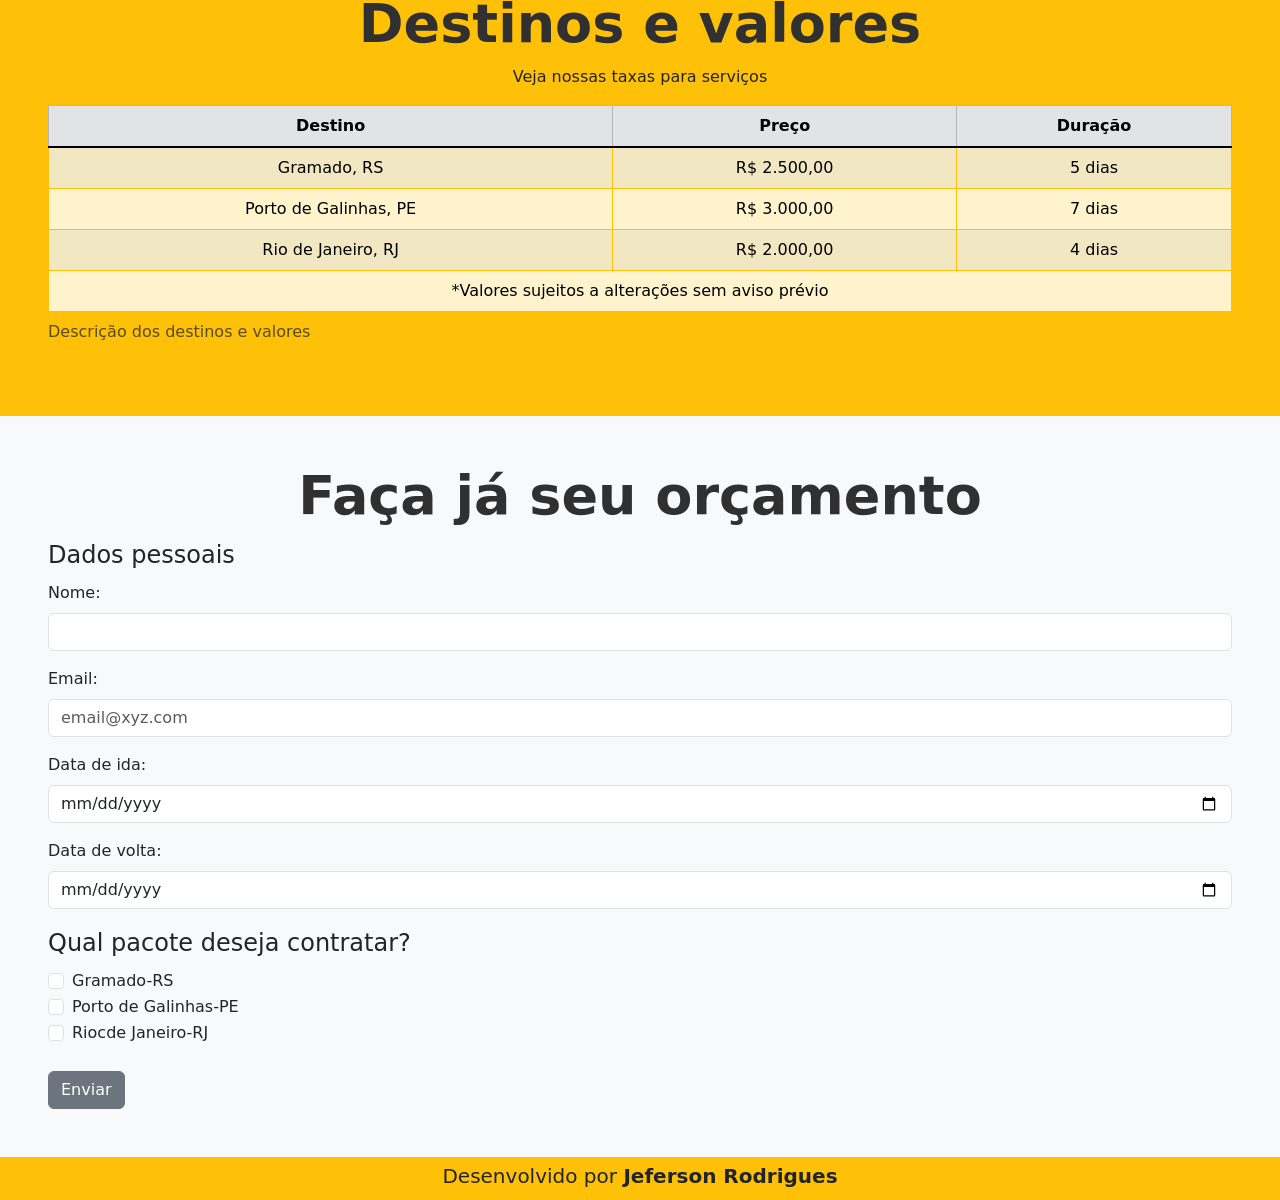
==== commit 57628bb9: "Checkout criado" ====
--- a/aula6-site(projeto)/index.html
+++ b/aula6-site(projeto)/index.html
@@ -120,8 +120,8 @@
 
     </header>
 
-    <section class="container-fluid bg-light text-center p-2">
-        <h2>Conheça nossos pacotes</h2>
+    <section class="container-fluid bg-light text-center p-5">
+        <h2>Pacotes</h2>
         <p>Lorem ipsum, dolor sit amet consectetur adipisicing elit. Debitis, dolores quia unde veritatis</p>
         <div class="row row-cols-1 row-cols-md-3 g-4">
             <div class="col">
@@ -178,7 +178,7 @@
         </div>
     </section>
 
-    <section class="container-fluid bg-warning text-center p-2">
+    <section class="container-fluid bg-warning text-center p-5">
         <h2>Destinos e valores</h2>
         <p>Veja nossas taxas para serviços</p>
         <table class="table table-warning table-striped table-hover table-bordered border-warning">
@@ -217,12 +217,12 @@
             </tfoot>
         </table>
     </section>
-    <section class="container-fluid bg-light p-2">
-        <h2 class="text-c">Orçamento</h2>
+    <section class="container-fluid bg-light p-5">
+        <h2 class="text-center">Faça já seu orçamento</h2>
         <form action="" method="get">
 
             <fieldset>
-                <legend>Dados do usuário</legend>
+                <legend>Dados pessoais</legend>
                 <div class="mb-3">
                     <label class="form-label" for="nome">Nome:</label>
                     <!-- label é o elemento que define o rótulo de um campo de formulário, e for é o atributo que define a qual campo o rótulo se refere. -->
@@ -272,7 +272,7 @@
         </form>
     </section>
 
-    <footer class="container-fluid bg-warning text-center p-2">
+    <footer class="container-fluid bg-warning text-center p-1">
         <p>Desenvolvido por <strong>Jeferson Rodrigues</strong></p>
     </footer>
 
--- a/aula6-site(projeto)/css/style.css
+++ b/aula6-site(projeto)/css/style.css
@@ -1,32 +1,22 @@
-* {
-    margin: 0;
-    /*padding: 0;
-    font-family: 'Times New Roman', Times, serif;
-    font-size: 22px;*/
-} 
-
-header p {
+h1 {
+    font-size: 63px;
     color: #ffffff;
-    font-weight: 600;
-}
-
-h1 {
-    font-size: 60px;
-    color: #303030;
-    padding: 15px;
-    color: white;
-    text-align: center;
 }
 
 h2 {
-    font-size: 24px;
+    font-size: 54px;
     font-weight: 600;
-    text-transform: uppercase;
     color: #303030;
 }
 
 .carousel-caption h5 {
-    font-size: 50px;
+    font-size: 80px;
     color: #ffc107;
     text-shadow: 2px 2px 2px black;
+}
+
+footer p {
+    font-size: 20px;
+    text-align: center;
+    margin-bottom: 5px;
 }
